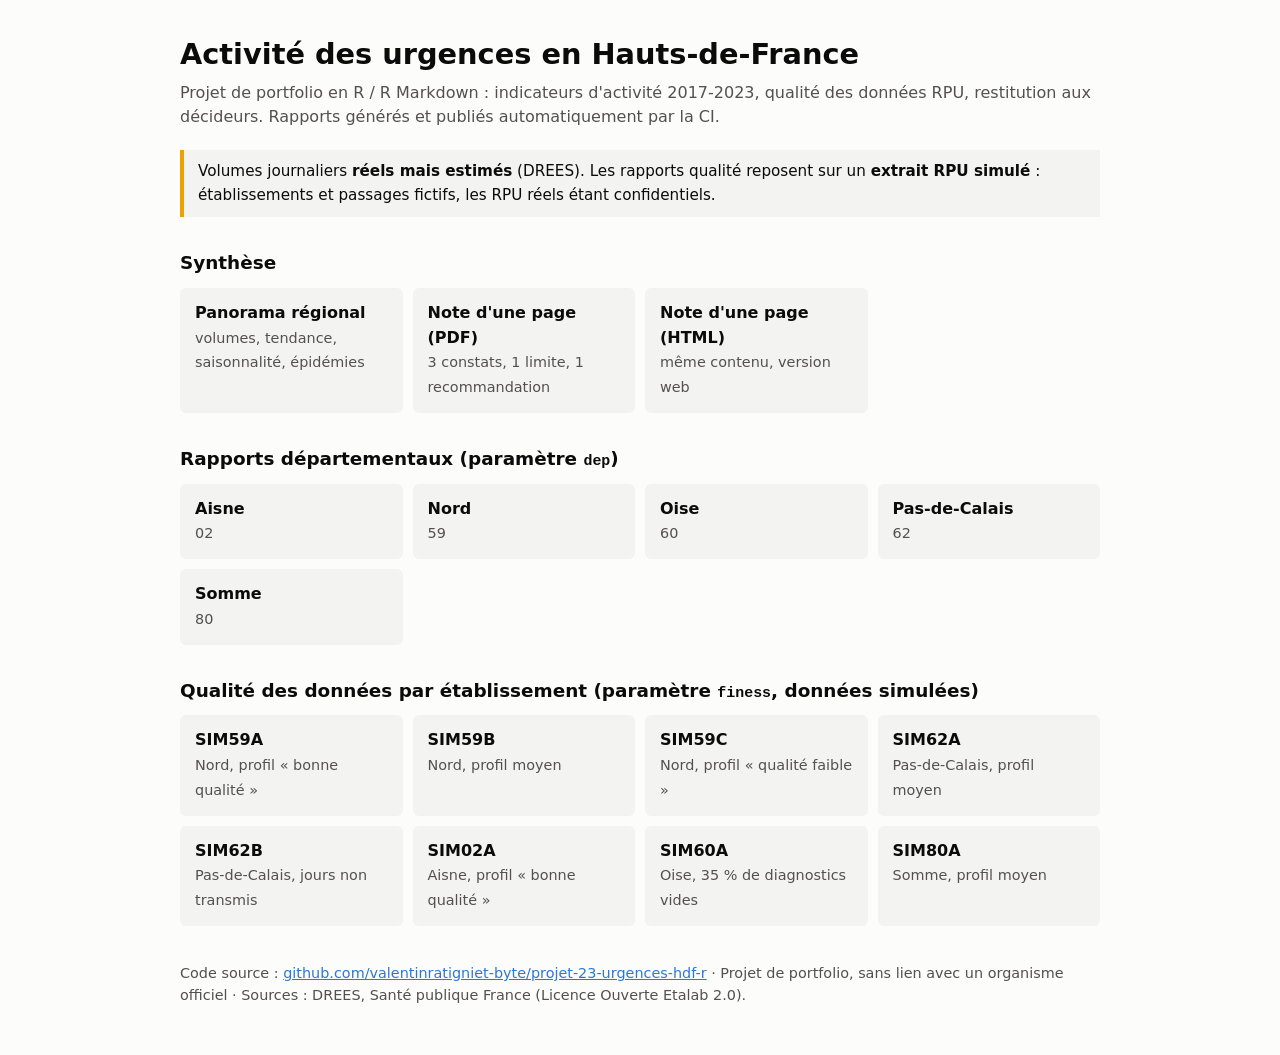
==== rapports/index.html @ 5447b0d0 "Phase 5 : renv, CI GitHub Actions et publication GitHub Pages - renv.lock (R 4.5.1), scripts/tests.R" ====
<!doctype html>
<html lang="fr">
<head>
<meta charset="utf-8">
<meta name="viewport" content="width=device-width, initial-scale=1">
<title>Urgences Hauts-de-France</title>
<style>
  :root { --fond: #fcfcfb; --encre: #0b0b0b; --doux: #52514e; --carte: #f3f3f1; --accent: #2a78d6; --alerte: #eda100; }
  @media (prefers-color-scheme: dark) {
    :root:not([data-theme="light"]) { --fond: #1a1a19; --encre: #f0efec; --doux: #c3c2b7; --carte: #262624; --accent: #3987e5; --alerte: #c98500; }
  }
  :root[data-theme="dark"] { --fond: #1a1a19; --encre: #f0efec; --doux: #c3c2b7; --carte: #262624; --accent: #3987e5; --alerte: #c98500; }
  body { margin: 0; font-family: "Segoe UI", system-ui, sans-serif; background: var(--fond); color: var(--encre); line-height: 1.55; }
  main { max-width: 920px; margin: 0 auto; padding: 32px 16px 48px; }
  h1 { font-size: 1.8em; margin: 0 0 4px; }
  h2 { font-size: 1.15em; margin: 32px 0 10px; }
  p.sous { color: var(--doux); margin: 0 0 20px; }
  .avert { border-left: 4px solid var(--alerte); background: var(--carte); padding: 10px 14px; font-size: .95em; }
  .grille { display: grid; grid-template-columns: repeat(auto-fill, minmax(200px, 1fr)); gap: 10px; }
  a.carte { display: block; background: var(--carte); border-radius: 6px; padding: 12px 14px; color: var(--encre); text-decoration: none; border: 1px solid transparent; }
  a.carte:hover, a.carte:focus-visible { border-color: var(--accent); }
  a.carte b { display: block; }
  a.carte span { color: var(--doux); font-size: .9em; }
  footer { margin-top: 36px; color: var(--doux); font-size: .9em; }
  footer a { color: var(--accent); }
</style>
</head>
<body>
<main>
  <h1>Activité des urgences en Hauts-de-France</h1>
  <p class="sous">Projet de portfolio en R / R Markdown : indicateurs d'activité 2017-2023, qualité des données RPU,
    restitution aux décideurs. Rapports générés et publiés automatiquement par la CI.</p>

  <div class="avert">Volumes journaliers <b>réels mais estimés</b> (DREES). Les rapports qualité reposent sur un
    <b>extrait RPU simulé</b> : établissements et passages fictifs, les RPU réels étant confidentiels.</div>

  <h2>Synthèse</h2>
  <div class="grille">
    <a class="carte" href="panorama.html"><b>Panorama régional</b><span>volumes, tendance, saisonnalité, épidémies</span></a>
    <a class="carte" href="note_ars.pdf"><b>Note d'une page (PDF)</b><span>3 constats, 1 limite, 1 recommandation</span></a>
    <a class="carte" href="note_ars.html"><b>Note d'une page (HTML)</b><span>même contenu, version web</span></a>
  </div>

  <h2>Rapports départementaux (paramètre <code>dep</code>)</h2>
  <div class="grille">
    <a class="carte" href="departements/02.html"><b>Aisne</b><span>02</span></a>
    <a class="carte" href="departements/59.html"><b>Nord</b><span>59</span></a>
    <a class="carte" href="departements/60.html"><b>Oise</b><span>60</span></a>
    <a class="carte" href="departements/62.html"><b>Pas-de-Calais</b><span>62</span></a>
    <a class="carte" href="departements/80.html"><b>Somme</b><span>80</span></a>
  </div>

  <h2>Qualité des données par établissement (paramètre <code>finess</code>, données simulées)</h2>
  <div class="grille">
    <a class="carte" href="qualite/SIM59A.html"><b>SIM59A</b><span>Nord, profil « bonne qualité »</span></a>
    <a class="carte" href="qualite/SIM59B.html"><b>SIM59B</b><span>Nord, profil moyen</span></a>
    <a class="carte" href="qualite/SIM59C.html"><b>SIM59C</b><span>Nord, profil « qualité faible »</span></a>
    <a class="carte" href="qualite/SIM62A.html"><b>SIM62A</b><span>Pas-de-Calais, profil moyen</span></a>
    <a class="carte" href="qualite/SIM62B.html"><b>SIM62B</b><span>Pas-de-Calais, jours non transmis</span></a>
    <a class="carte" href="qualite/SIM02A.html"><b>SIM02A</b><span>Aisne, profil « bonne qualité »</span></a>
    <a class="carte" href="qualite/SIM60A.html"><b>SIM60A</b><span>Oise, 35 % de diagnostics vides</span></a>
    <a class="carte" href="qualite/SIM80A.html"><b>SIM80A</b><span>Somme, profil moyen</span></a>
  </div>

  <footer>Code source : <a href="https://github.com/valentinratigniet-byte/projet-23-urgences-hdf-r">github.com/valentinratigniet-byte/projet-23-urgences-hdf-r</a>
    · Projet de portfolio, sans lien avec un organisme officiel · Sources : DREES, Santé publique France (Licence Ouverte Etalab 2.0).</footer>
</main>
</body>
</html>
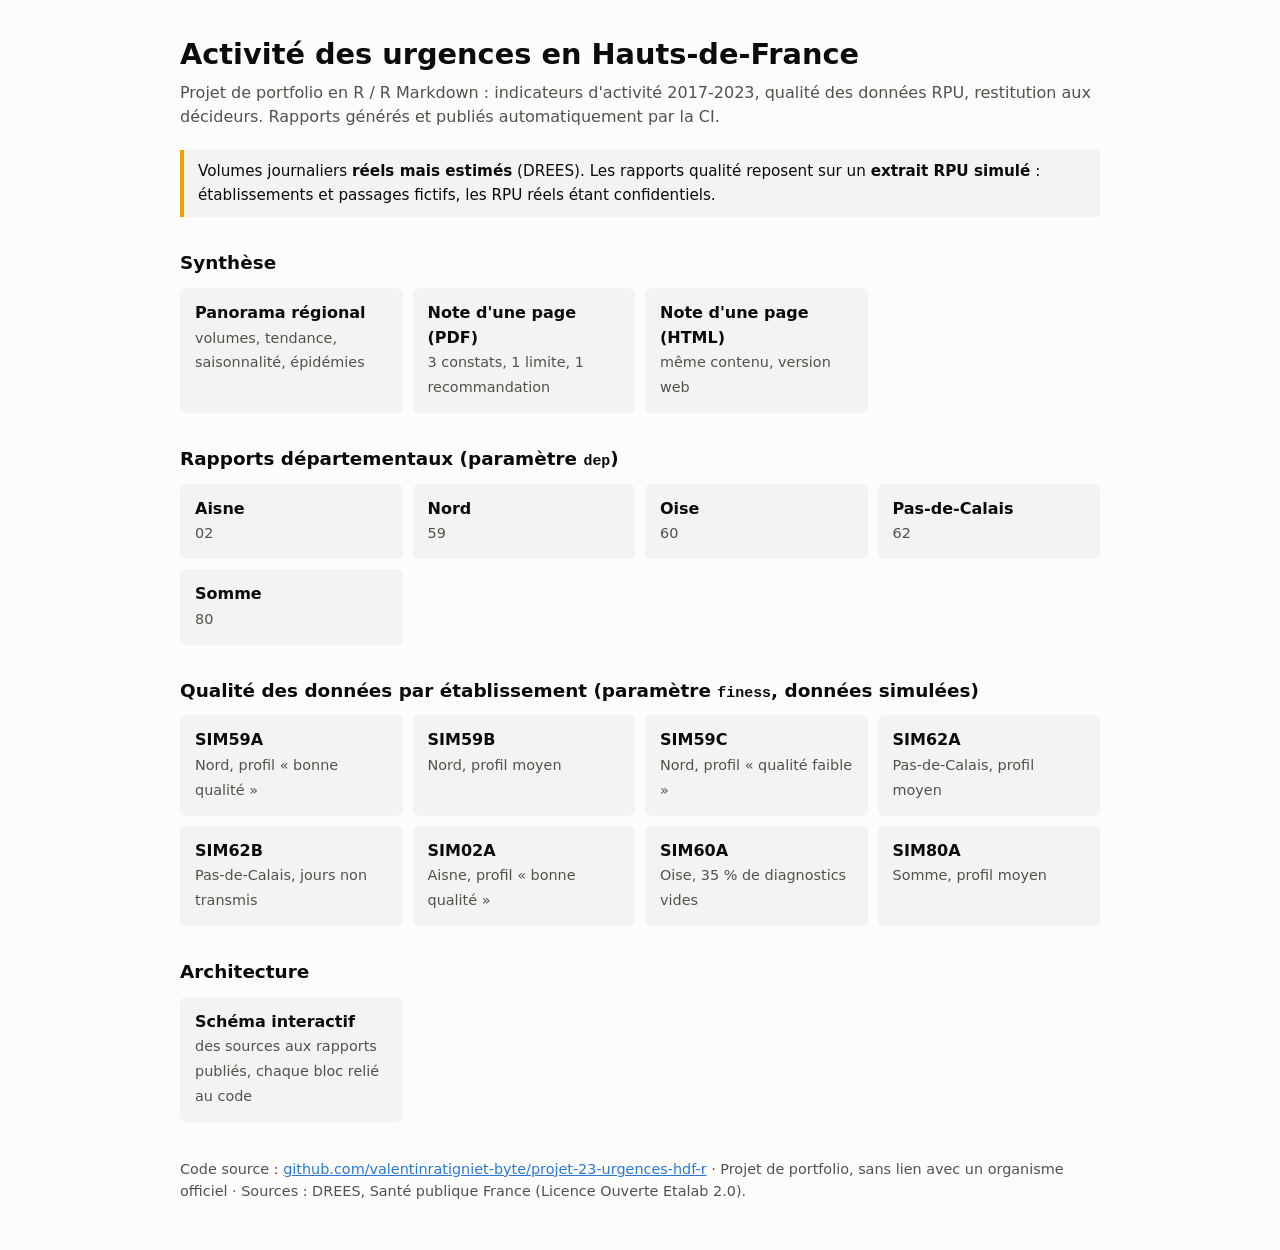
==== commit fbb68f6b: "Phase 6 : schéma d'architecture Archify relié au code - docs/architecture.archify.json + architectur" ====
--- a/rapports/index.html
+++ b/rapports/index.html
@@ -62,6 +62,11 @@
     <a class="carte" href="qualite/SIM80A.html"><b>SIM80A</b><span>Somme, profil moyen</span></a>
   </div>
 
+  <h2>Architecture</h2>
+  <div class="grille">
+    <a class="carte" href="architecture.html"><b>Schéma interactif</b><span>des sources aux rapports publiés, chaque bloc relié au code</span></a>
+  </div>
+
   <footer>Code source : <a href="https://github.com/valentinratigniet-byte/projet-23-urgences-hdf-r">github.com/valentinratigniet-byte/projet-23-urgences-hdf-r</a>
     · Projet de portfolio, sans lien avec un organisme officiel · Sources : DREES, Santé publique France (Licence Ouverte Etalab 2.0).</footer>
 </main>
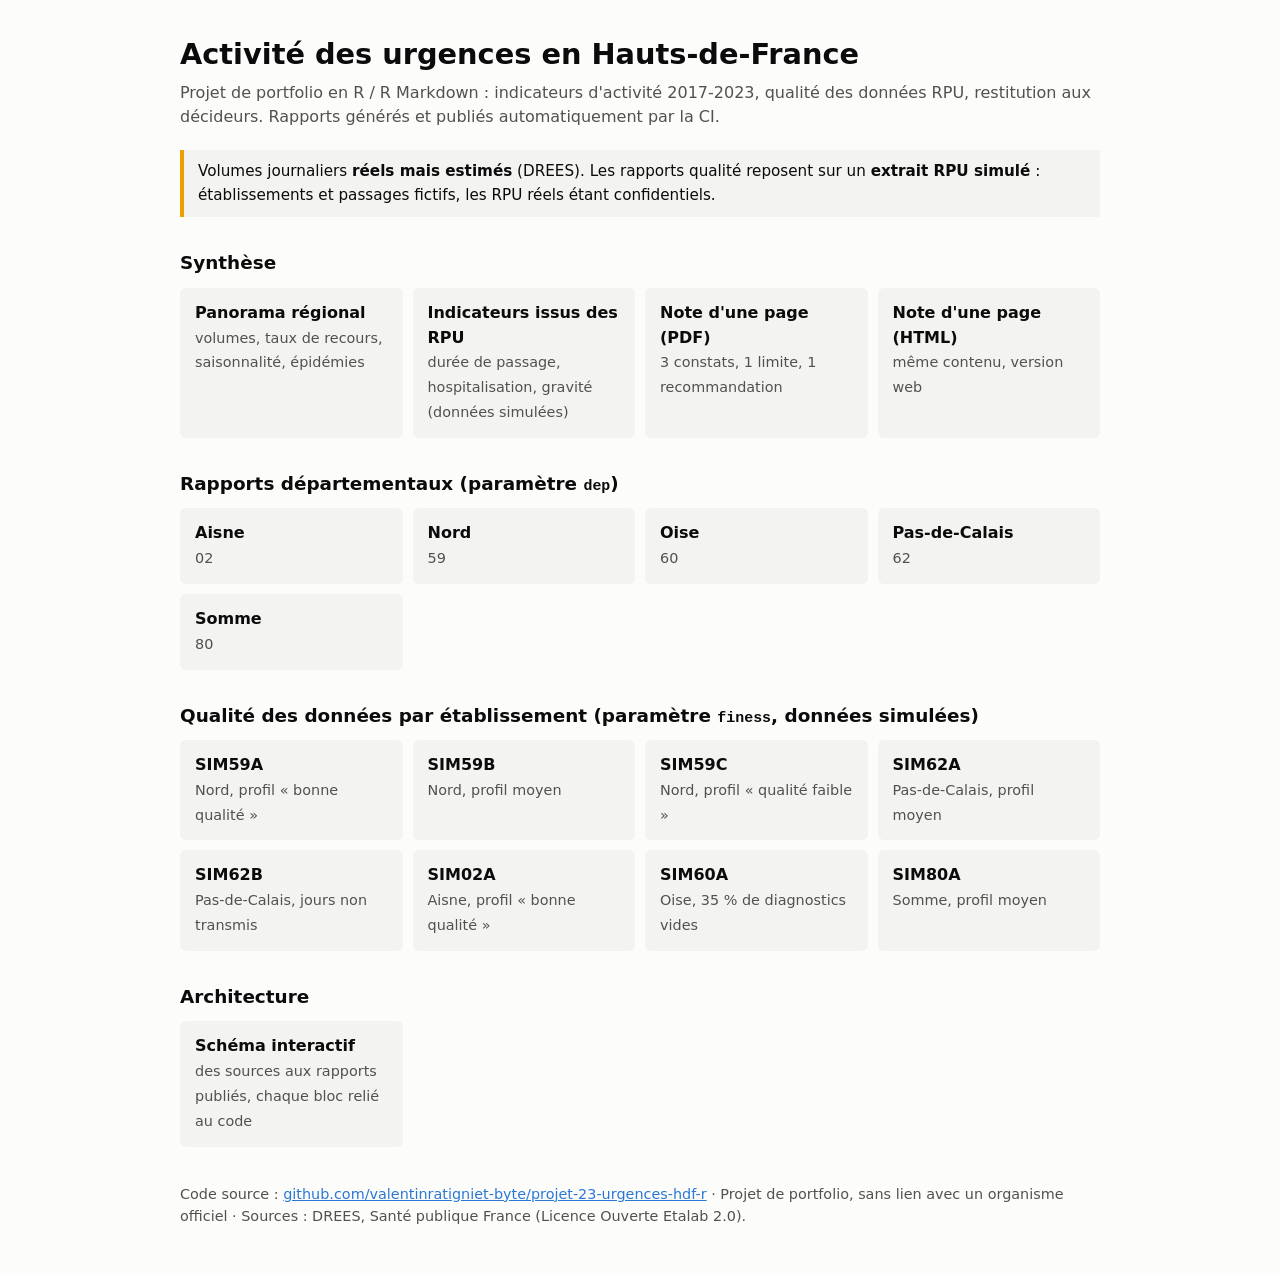
==== commit 73d4d24f: "Taux de recours INSEE, format RPU national et indicateurs issus des RPU - Population INSEE (estimati" ====
--- a/rapports/index.html
+++ b/rapports/index.html
@@ -36,7 +36,8 @@
 
   <h2>Synthèse</h2>
   <div class="grille">
-    <a class="carte" href="panorama.html"><b>Panorama régional</b><span>volumes, tendance, saisonnalité, épidémies</span></a>
+    <a class="carte" href="panorama.html"><b>Panorama régional</b><span>volumes, taux de recours, saisonnalité, épidémies</span></a>
+    <a class="carte" href="activite_rpu.html"><b>Indicateurs issus des RPU</b><span>durée de passage, hospitalisation, gravité (données simulées)</span></a>
     <a class="carte" href="note_ars.pdf"><b>Note d'une page (PDF)</b><span>3 constats, 1 limite, 1 recommandation</span></a>
     <a class="carte" href="note_ars.html"><b>Note d'une page (HTML)</b><span>même contenu, version web</span></a>
   </div>
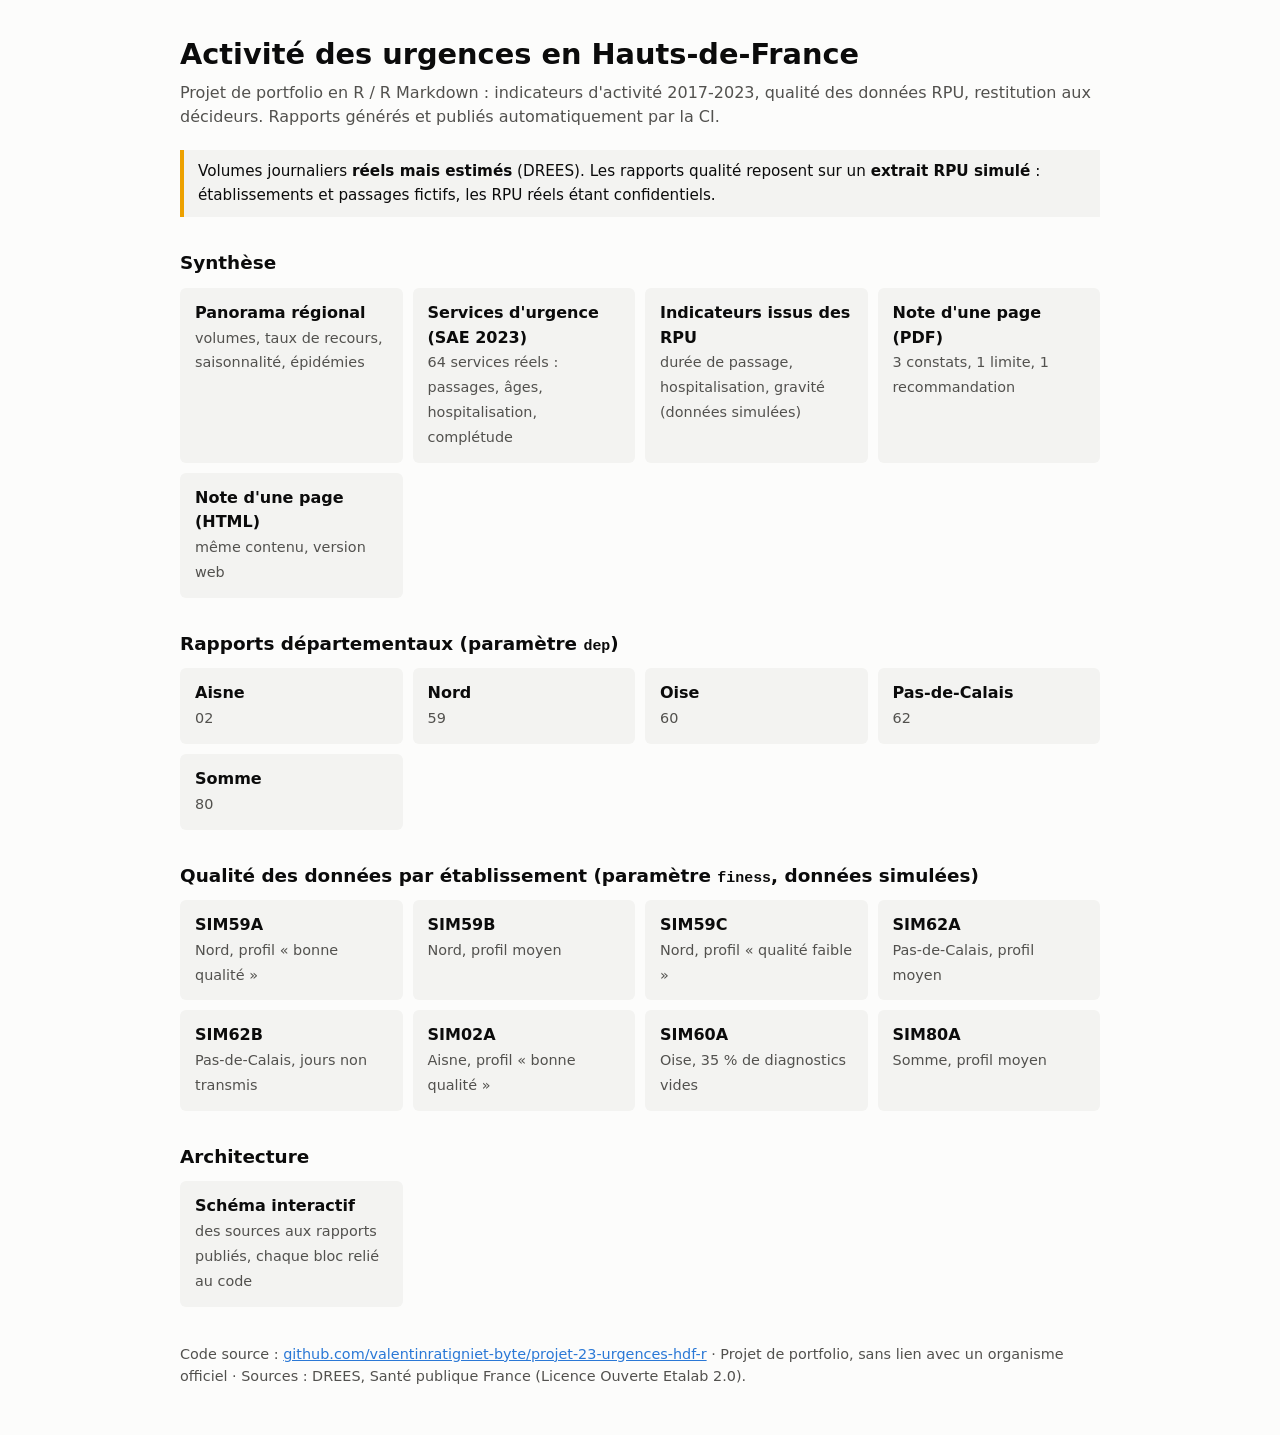
==== commit 1faa36f7: "SAE 2023 réelle par service d'urgence, carte des taux de recours - R/donnees.R : SAE 2023 (base admi" ====
--- a/rapports/index.html
+++ b/rapports/index.html
@@ -37,6 +37,7 @@
   <h2>Synthèse</h2>
   <div class="grille">
     <a class="carte" href="panorama.html"><b>Panorama régional</b><span>volumes, taux de recours, saisonnalité, épidémies</span></a>
+    <a class="carte" href="etablissements_sae.html"><b>Services d'urgence (SAE 2023)</b><span>64 services réels : passages, âges, hospitalisation, complétude</span></a>
     <a class="carte" href="activite_rpu.html"><b>Indicateurs issus des RPU</b><span>durée de passage, hospitalisation, gravité (données simulées)</span></a>
     <a class="carte" href="note_ars.pdf"><b>Note d'une page (PDF)</b><span>3 constats, 1 limite, 1 recommandation</span></a>
     <a class="carte" href="note_ars.html"><b>Note d'une page (HTML)</b><span>même contenu, version web</span></a>
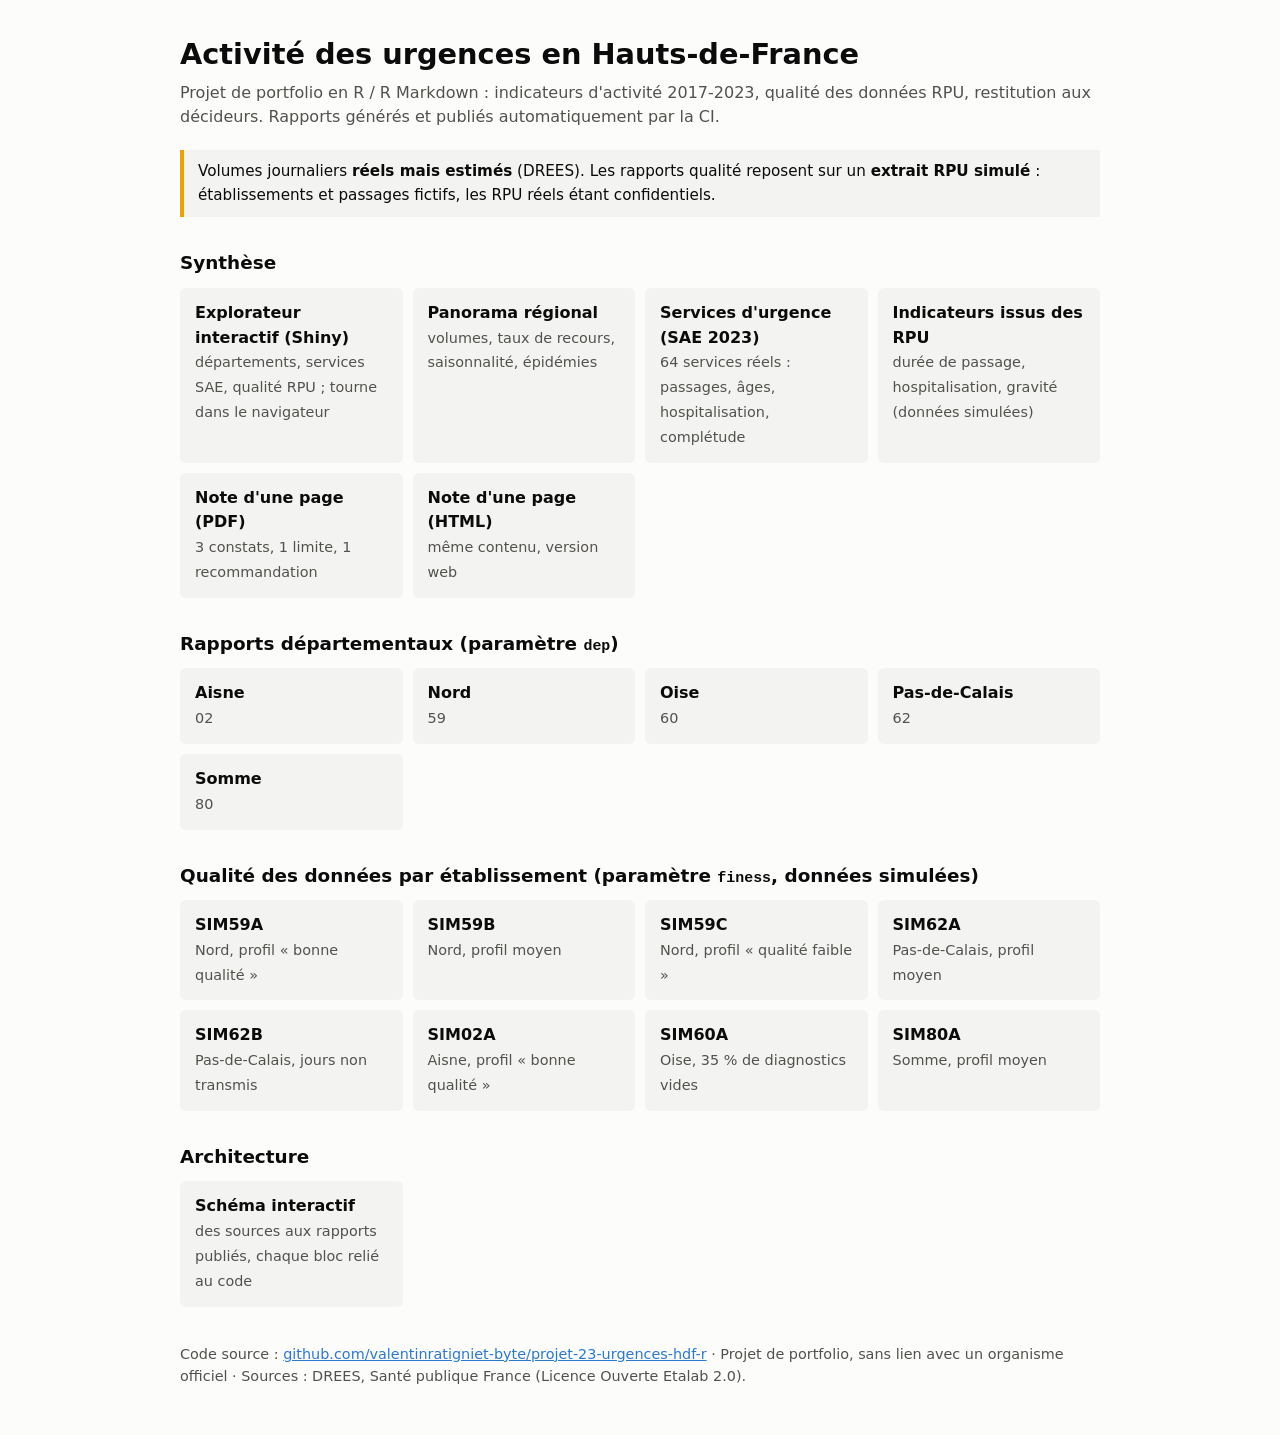
==== commit 2cae3e13: "Application Shiny (shinylive) : explorateur départements, SAE, qualité RPU - app/app.R : 3 onglets (" ====
--- a/rapports/index.html
+++ b/rapports/index.html
@@ -36,6 +36,7 @@
 
   <h2>Synthèse</h2>
   <div class="grille">
+    <a class="carte" href="app/"><b>Explorateur interactif (Shiny)</b><span>départements, services SAE, qualité RPU ; tourne dans le navigateur</span></a>
     <a class="carte" href="panorama.html"><b>Panorama régional</b><span>volumes, taux de recours, saisonnalité, épidémies</span></a>
     <a class="carte" href="etablissements_sae.html"><b>Services d'urgence (SAE 2023)</b><span>64 services réels : passages, âges, hospitalisation, complétude</span></a>
     <a class="carte" href="activite_rpu.html"><b>Indicateurs issus des RPU</b><span>durée de passage, hospitalisation, gravité (données simulées)</span></a>
